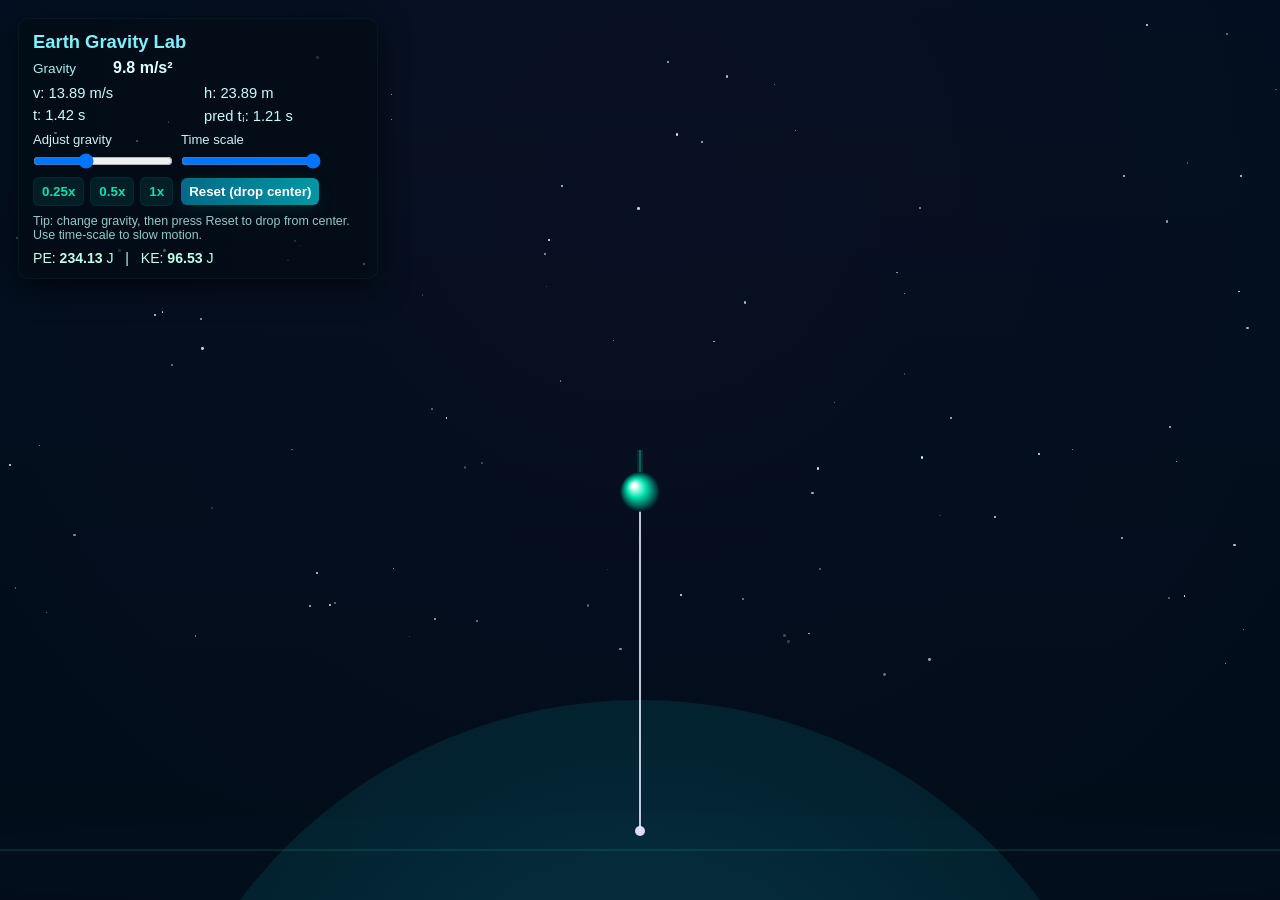
==== gravity/gravity.html @ 946e47ab "basic code added" ====
<!DOCTYPE html>
<html lang="en">
<head>
  <meta charset="utf-8" />
  <meta name="viewport" content="width=device-width,initial-scale=1" />
  <title>Planetary Gravity Lab — Night</title>
  <link rel="stylesheet" href="gravity.css" />
</head>
<body>
  <div class="hud">
    <h1>Planetary Gravity Lab</h1>

    <div class="row">
      <div class="label">Gravity</div>
      <div class="value"><span id="gravityValue">9.8</span> m/s²</div>
    </div>

    <div id="physicsData" class="grid">
      <div>v: <span id="velocityVal">0.00</span> m/s</div>
      <div>h: <span id="heightVal">0.00</span> m</div>
      <div>t: <span id="timeVal">0.00</span> s</div>
      <div>pred tᵢ: <span id="predTimeVal">—</span> s</div>
    </div>

    <div class="controls">
      <label class="control-inline">Adjust gravity
        <input id="gravitySlider" type="range" min="1" max="25" step="0.1" value="9.8"/>
      </label>

      <label class="control-inline">Time scale
        <input id="timeScaleSlider" type="range" min="0.2" max="1" step="0.05" value="1"/>
      </label>

      <div class="quick-buttons">
        <button id="slow25">0.25x</button>
        <button id="slow50">0.5x</button>
        <button id="norm">1x</button>
      </div>

      <button id="resetBtn" class="primary">Reset (drop center)</button>
    </div>

    <div class="help">Tip: change gravity, then press Reset to drop from center. Use time-scale to slow motion.</div>
  </div>

  <canvas id="gravityCanvas"></canvas>

  <script src="gravity.js"></script>
</body>
</html>
---- gravity/gravity.css ----
* { margin:0; padding:0; box-sizing:border-box }
:root{
  --accent: #00e5b0;
  --bg-top: #0b1228;
  --bg-bottom: #031123;
}

body{
  height:100vh; width:100vw; overflow:hidden;
  background: radial-gradient(circle at 50% 15%, #08122b 0%, #02040a 60%);
  font-family: 'Orbitron', sans-serif;
  color: #b8faff;
}

/* HUD */
.hud{
  position: absolute;
  top: 18px;
  left: 18px;
  z-index: 20;
  width: 360px;
  background: rgba(3,10,18,0.6);
  border: 1px solid rgba(0,230,176,0.06);
  padding: 12px 14px;
  border-radius: 10px;
  box-shadow: 0 8px 30px rgba(0,0,0,0.6);
}
.hud h1{ margin-bottom:6px; font-size:1.15rem; color: #7ef0ff; }

.row { display:flex; align-items:center; gap:8px; margin-bottom:8px; }
.label { font-size:0.85rem; color:#9feff0; width:72px; }
.value { font-weight:700; color:#dff; }

.grid { display:grid; grid-template-columns: 1fr 1fr; gap:6px 12px; font-size:0.92rem; color:#c8fbff; margin-bottom:8px; }

.controls { display:flex; flex-wrap:wrap; gap:8px; align-items:center; margin-top:6px; }
.control-inline { display:flex; flex-direction:column; gap:6px; font-size:0.82rem; color:#cfeff7; }
.control-inline input[type="range"] { width:140px; }

.quick-buttons { display:flex; gap:6px; align-items:center; }
button {
  background: rgba(0,166,166,0.12);
  border: 1px solid rgba(0,200,200,0.08);
  color: var(--accent);
  padding:6px 8px;
  border-radius:6px;
  cursor:pointer;
  font-weight:600;
}
button.primary {
  background: linear-gradient(90deg,#006a88,#0096a6);
  color: #fff; border: none;
  box-shadow: 0 6px 18px rgba(0,150,160,0.12);
}
button:hover { transform: translateY(-1px); transition:all .12s ease; }

.help { margin-top:8px; font-size:0.78rem; color:#9edfe0; opacity:0.9 }

/* canvas */
canvas { display:block; width:100%; height:100%; cursor:pointer; }

/* small star styles (created via JS as .star elements) */
.star {
  position: absolute;
  background: #dff;
  border-radius:50%;
  opacity:0.75;
  pointer-events:none;
  filter: drop-shadow(0 0 4px rgba(0,220,180,0.06));
  animation: twinkle 2.5s infinite ease-in-out;
}
@keyframes twinkle { 0%,100%{opacity:.6} 50%{opacity:0.18} }

/* HUD responsive */
@media (max-width:800px) {
  .hud { width: calc(100% - 36px); left: 18px; right: 18px; }
  .control-inline input[type="range"] { width:110px; }
}
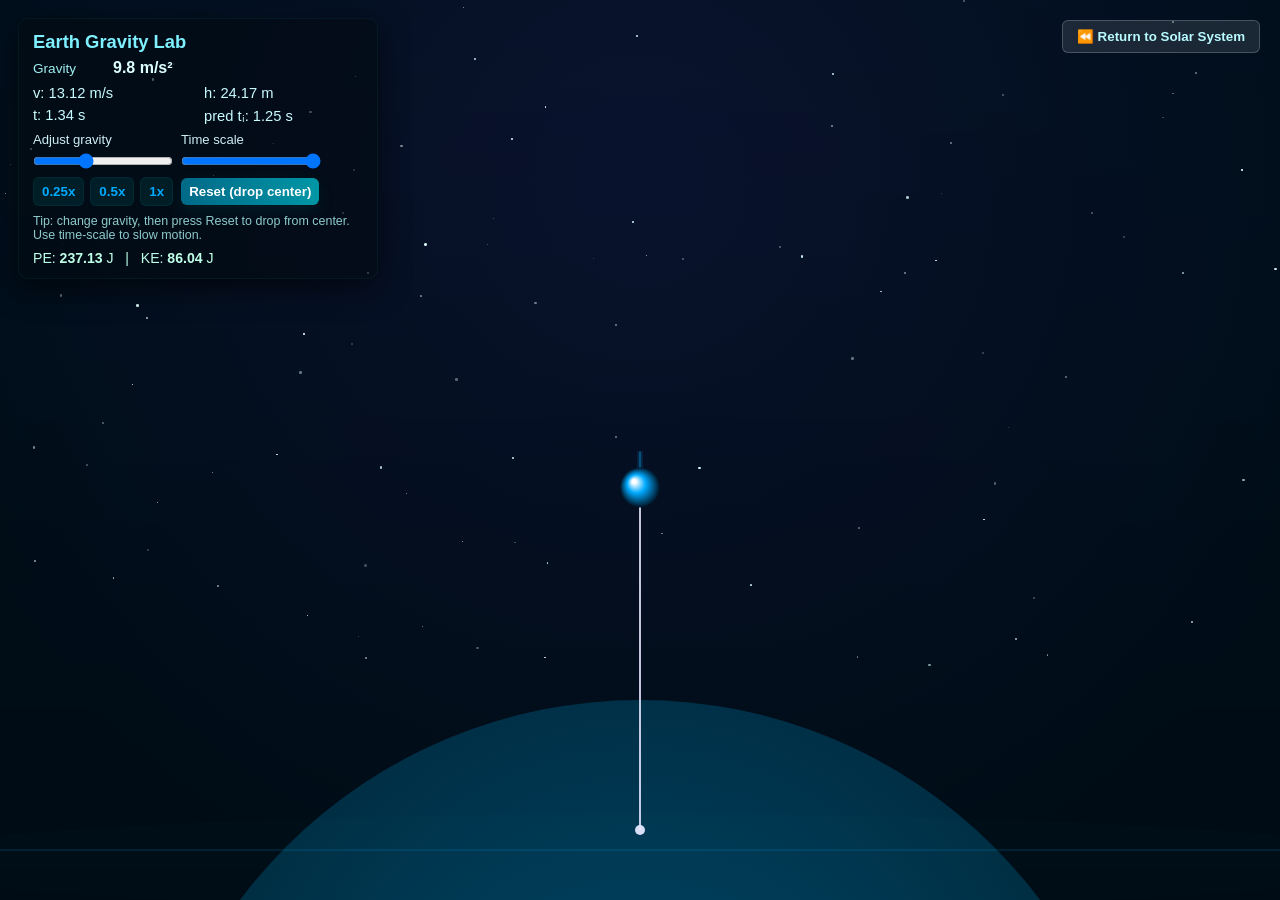
==== commit 4b8feacb: "improved solar system version" ====
--- a/gravity/gravity.html
+++ b/gravity/gravity.html
@@ -46,5 +46,25 @@
   <canvas id="gravityCanvas"></canvas>
 
   <script src="gravity.js"></script>
+
+  <button id="returnBtn" style="
+  position: absolute;
+  top: 20px;
+  right: 20px;
+  background: rgba(255,255,255,0.1);
+  border: 1px solid rgba(255,255,255,0.2);
+  padding: 8px 14px;
+  color: #b8faff;
+  border-radius: 6px;
+  cursor: pointer;
+  z-index: 50;
+">⏪ Return to Solar System</button>
+
+<script>
+document.getElementById('returnBtn').addEventListener('click', ()=>{
+  window.location.href = '../index.html';
+});
+</script>
+
 </body>
 </html>
